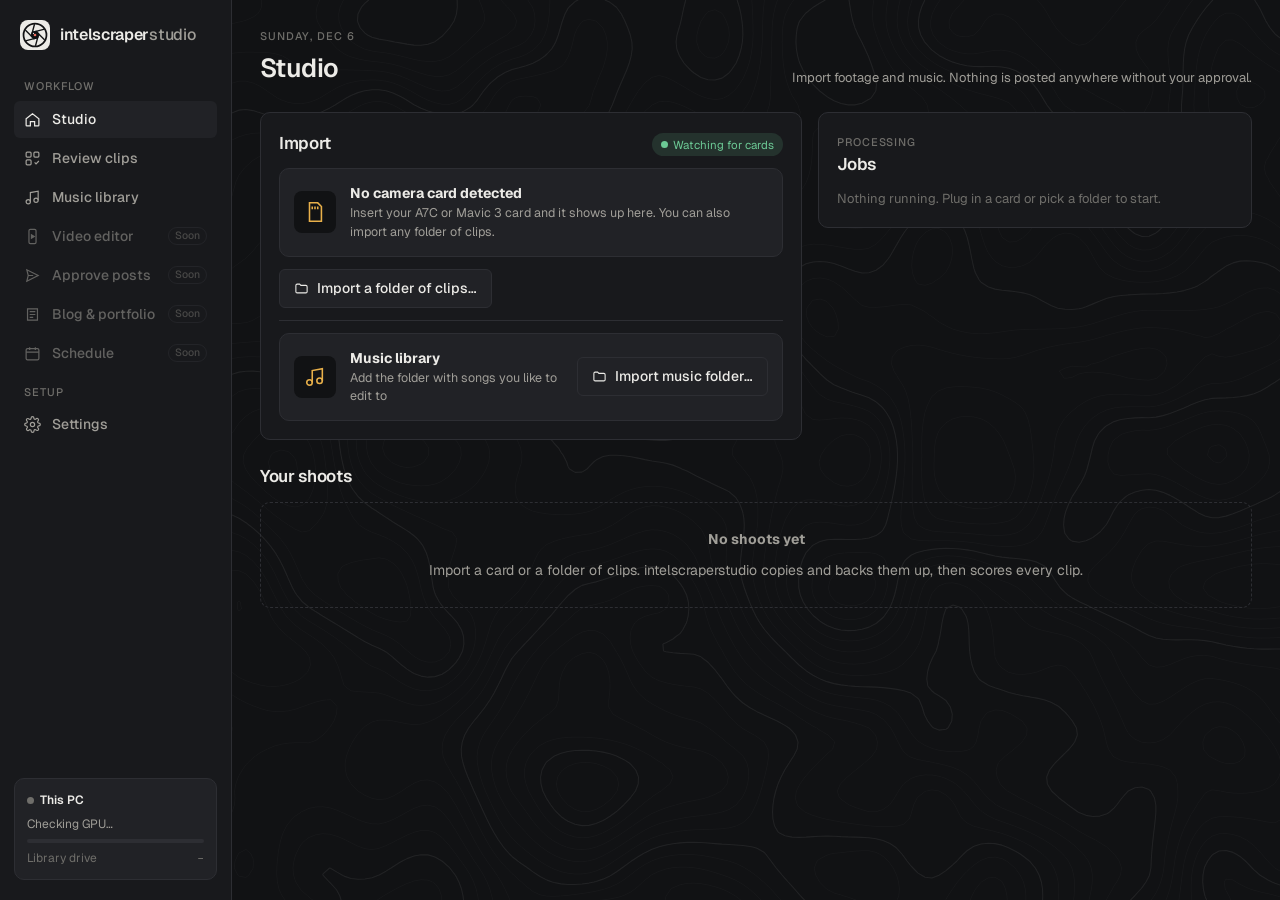
==== web/index.html @ 2a933b97 "Build step 1: footage import, clip review and music library - Engine (Python): verified card import " ====
<!doctype html>
<html lang="en">
<head>
<meta charset="utf-8">
<meta name="viewport" content="width=device-width, initial-scale=1">
<title>intelscraperstudio</title>
<link rel="icon" href="icon.svg" type="image/svg+xml">
<link rel="preconnect" href="https://fonts.googleapis.com">
<link rel="stylesheet" href="https://fonts.googleapis.com/css2?family=Geist:wght@400;500;600;700&family=Geist+Mono:wght@400;500&display=swap">
<link rel="stylesheet" href="app.css">
</head>
<body>
<div class="app">
  <aside class="side" aria-label="Main navigation">
    <div class="brand">
      <span class="brand-mark" aria-hidden="true"><svg viewBox="0 0 24 24" fill="none" stroke="currentColor" stroke-linecap="round" stroke-linejoin="round"><circle cx="12" cy="12" r="10.6" stroke-width="1.6"/><path d="M15.38 11.09L12.6 21.48M14.47 14.47L4.09 17.26M11.09 15.38L3.49 7.78M8.62 12.91L11.4 2.52M9.53 9.53L19.91 6.74M12.91 8.62L20.51 16.22" stroke-width="1.25"/><path class="pupil" d="M15.38 11.09L14.47 14.47L11.09 15.38L8.62 12.91L9.53 9.53L12.91 8.62Z" stroke-width="1.25"/><circle class="dot-rec" cx="12" cy="12" r="1.25" stroke="none"/><circle class="glint" cx="10.6" cy="10.5" r=".55" stroke="none"/></svg></span>
      <b class="wm">intelscraper<span>studio</span></b>
    </div>
    <nav class="nav" id="nav">
      <div class="eyebrow nav-label">Workflow</div>
      <a href="#studio" data-v="studio"><svg viewBox="0 0 24 24" fill="none" stroke="currentColor" stroke-width="1.7"><path d="M3 11l9-7 9 7v9a1 1 0 0 1-1 1h-5v-6H9v6H4a1 1 0 0 1-1-1z"/></svg><span class="lbl">Studio</span></a>
      <a href="#review" data-v="review"><svg viewBox="0 0 24 24" fill="none" stroke="currentColor" stroke-width="1.7"><rect x="3" y="3" width="7" height="7" rx="1.5"/><rect x="14" y="3" width="7" height="7" rx="1.5"/><rect x="3" y="14" width="7" height="7" rx="1.5"/><path d="M15 17.5l2 2 4-4"/></svg><span class="lbl">Review clips</span><span class="count" id="navReview" hidden></span></a>
      <a href="#music" data-v="music"><svg viewBox="0 0 24 24" fill="none" stroke="currentColor" stroke-width="1.7"><path d="M9 18V5l11-2v13"/><circle cx="6" cy="18" r="3"/><circle cx="17" cy="16" r="3"/></svg><span class="lbl">Music library</span></a>
      <a href="#soon" data-v="soon" class="soon" data-what="The video editor"><svg viewBox="0 0 24 24" fill="none" stroke="currentColor" stroke-width="1.7"><rect x="7" y="2" width="10" height="20" rx="2"/><path d="M10.5 9.5v5l4-2.5z" fill="currentColor"/></svg><span class="lbl">Video editor</span><span class="tag">Soon</span></a>
      <a href="#soon" data-v="soon" class="soon" data-what="Post approval"><svg viewBox="0 0 24 24" fill="none" stroke="currentColor" stroke-width="1.7"><path d="M4 20l16-8L4 4l2 8zM6 12h7"/></svg><span class="lbl">Approve posts</span><span class="tag">Soon</span></a>
      <a href="#soon" data-v="soon" class="soon" data-what="Blog publishing"><svg viewBox="0 0 24 24" fill="none" stroke="currentColor" stroke-width="1.7"><path d="M5 4h14v16H5zM8 8h8M8 12h8M8 16h5"/></svg><span class="lbl">Blog &amp; portfolio</span><span class="tag">Soon</span></a>
      <a href="#soon" data-v="soon" class="soon" data-what="The posting schedule"><svg viewBox="0 0 24 24" fill="none" stroke="currentColor" stroke-width="1.7"><rect x="3" y="5" width="18" height="16" rx="2"/><path d="M3 10h18M8 3v4M16 3v4"/></svg><span class="lbl">Schedule</span><span class="tag">Soon</span></a>
      <div class="eyebrow nav-label">Setup</div>
      <a href="#settings" data-v="settings"><svg viewBox="0 0 24 24" fill="none" stroke="currentColor" stroke-width="1.7"><circle cx="12" cy="12" r="3"/><path d="M19.4 15a1.7 1.7 0 0 0 .3 1.8l.1.1a2 2 0 1 1-2.8 2.8l-.1-.1a1.7 1.7 0 0 0-1.8-.3 1.7 1.7 0 0 0-1 1.5V21a2 2 0 1 1-4 0v-.1a1.7 1.7 0 0 0-1.1-1.5 1.7 1.7 0 0 0-1.8.3l-.1.1a2 2 0 1 1-2.8-2.8l.1-.1a1.7 1.7 0 0 0 .3-1.8 1.7 1.7 0 0 0-1.5-1H3a2 2 0 1 1 0-4h.1a1.7 1.7 0 0 0 1.5-1.1 1.7 1.7 0 0 0-.3-1.8l-.1-.1a2 2 0 1 1 2.8-2.8l.1.1a1.7 1.7 0 0 0 1.8.3H9a1.7 1.7 0 0 0 1-1.5V3a2 2 0 1 1 4 0v.1a1.7 1.7 0 0 0 1 1.5 1.7 1.7 0 0 0 1.8-.3l.1-.1a2 2 0 1 1 2.8 2.8l-.1.1a1.7 1.7 0 0 0-.3 1.8V9a1.7 1.7 0 0 0 1.5 1H21a2 2 0 1 1 0 4h-.1a1.7 1.7 0 0 0-1.5 1z"/></svg><span class="lbl">Settings</span></a>
    </nav>
    <div class="side-foot">
      <div class="device" id="device">
        <div class="row"><b style="font-weight:600"><span class="dot" id="devDot"></span>This PC</b><span class="dim mono" id="devOs"></span></div>
        <div class="row muted"><span id="gpuName">Checking GPU…</span><span class="mono" id="gpuPct"></span></div>
        <div class="meter"><i id="gpuBar" style="width:0%"></i></div>
        <div class="row dim"><span>Library drive</span><span class="mono" id="diskTxt">–</span></div>
      </div>
    </div>
  </aside>

  <main class="main" id="main">
    <section class="view" id="v-studio"></section>
    <section class="view" id="v-review" hidden></section>
    <section class="view" id="v-music" hidden></section>
    <section class="view" id="v-settings" hidden></section>
  </main>
</div>
<div class="toast" id="toast" role="status" aria-live="polite"></div>
<script type="module" src="app.js"></script>
</body>
</html>
---- web/app.css ----
/* intelscraperstudio: minimal graphite, one amber accent, quiet topographic texture. */
:root{
  --bg:#111214; --panel:#18191c; --raise:#212226; --hover:#2a2b30; --line:#2d2e33;
  --fg:#ecebe7; --mute:#a09e98; --dim:#6f6e6a;
  --accent:#e8b04a; --accent-ink:#1b1405; --accent-soft:rgba(232,176,74,.14);
  --good:#6cc995; --good-soft:rgba(108,201,149,.14);
  --bad:#ec6d5e; --bad-soft:rgba(236,109,94,.14);
  --info:#7fa8e8; --info-soft:rgba(127,168,232,.14);
  --sans:"Geist",ui-sans-serif,system-ui,-apple-system,"Segoe UI",sans-serif;
  --mono:"Geist Mono",ui-monospace,"Cascadia Mono",Consolas,monospace;
  --r:10px; --r-sm:6px;
  color-scheme:dark;
}
*{box-sizing:border-box}
[hidden]{display:none!important}
html,body{height:100%;margin:0}
body{background:var(--bg);color:var(--fg);font-family:var(--sans);font-size:14px;line-height:1.5;-webkit-font-smoothing:antialiased}
button,input,select,textarea{font:inherit;color:inherit}
button{cursor:pointer}
:focus-visible{outline:2px solid var(--accent);outline-offset:2px}
h1,h2,h3{margin:0;letter-spacing:-.02em;font-weight:600;text-wrap:balance}
h1{font-size:26px} h2{font-size:17px} h3{font-size:14px}
p{margin:0}
a{color:inherit}
.mono{font-family:var(--mono);font-variant-numeric:tabular-nums}
.eyebrow{font-size:11px;text-transform:uppercase;letter-spacing:.08em;color:var(--dim);font-weight:500}
.muted{color:var(--mute)} .dim{color:var(--dim)}
.coord{font-family:var(--mono);font-size:11px;color:var(--dim)}

/* shell */
.app{display:grid;grid-template-columns:232px minmax(0,1fr);height:100%}
.side{background:var(--panel);border-right:1px solid var(--line);display:flex;flex-direction:column;gap:18px;padding:20px 14px;overflow-y:auto}
.brand{display:flex;align-items:center;gap:10px;padding:0 6px}
.brand-mark{width:30px;height:30px;border-radius:8px;background:var(--fg);color:var(--bg);display:grid;place-items:center;flex:none}
.brand-mark svg{width:26px;height:26px}
.brand-mark .pupil{fill:#0d0e10} .brand-mark .dot-rec{fill:var(--bad)} .brand-mark .glint{fill:#fff;opacity:.85}
.wm{font-size:16px;font-weight:600;letter-spacing:-.02em;white-space:nowrap}
.wm span{color:var(--mute);font-weight:500}
.nav{display:flex;flex-direction:column;gap:2px}
.nav a{display:flex;align-items:center;gap:11px;padding:8px 10px;border-radius:var(--r-sm);text-decoration:none;color:var(--mute);font-weight:500}
.nav a:hover{background:var(--hover);color:var(--fg)}
.nav a.on{background:var(--raise);color:var(--fg)}
.nav a.soon{opacity:.55}
.nav svg{width:17px;height:17px;flex:none}
.nav .tag{margin-left:auto;font-size:10.5px;color:var(--dim);border:1px solid var(--line);padding:0 6px;border-radius:99px}
.nav .count{margin-left:auto;font-family:var(--mono);font-size:11px;background:var(--accent);color:var(--accent-ink);padding:1px 7px;border-radius:99px}
.nav-label{padding:10px 10px 4px}
.side-foot{margin-top:auto}
.device{background:var(--raise);border:1px solid var(--line);border-radius:var(--r);padding:12px;display:flex;flex-direction:column;gap:6px;font-size:12px}
.device .row{display:flex;justify-content:space-between;gap:8px}
.dot{width:7px;height:7px;border-radius:50%;display:inline-block;background:var(--good);margin-right:6px;vertical-align:middle}
.dot.off{background:var(--dim)}
.meter{height:4px;background:var(--line);border-radius:4px;overflow:hidden}
.meter i{display:block;height:100%;background:var(--accent);border-radius:4px;transition:width .4s}
.main{overflow-y:auto;min-width:0;background-color:var(--bg);background-repeat:no-repeat;background-size:cover}
.view{padding:28px max(28px,env(safe-area-inset-right,0px)) 60px max(28px,env(safe-area-inset-left,0px));max-width:1320px;display:flex;flex-direction:column;gap:24px}
.head{display:flex;align-items:flex-end;justify-content:space-between;gap:16px;flex-wrap:wrap}
.head .t{display:flex;flex-direction:column;gap:4px;min-width:0}

/* primitives */
.panel{background:var(--panel);border:1px solid var(--line);border-radius:var(--r)}
.pad{padding:18px}
.stack{display:flex;flex-direction:column;gap:12px}
.btn{display:inline-flex;align-items:center;gap:8px;border:1px solid var(--line);background:var(--raise);padding:8px 14px;border-radius:var(--r-sm);font-weight:500;text-decoration:none;white-space:nowrap}
.btn:hover{background:var(--hover)}
.btn:disabled{opacity:.5;cursor:not-allowed}
.btn.primary{background:var(--accent);border-color:var(--accent);color:var(--accent-ink)}
.btn.primary:hover{filter:brightness(1.07)}
.btn.ghost{background:transparent}
.btn.sm{padding:5px 10px;font-size:12.5px}
.btn svg{width:15px;height:15px}
.chip{display:inline-flex;align-items:center;gap:5px;font-size:11.5px;padding:2px 8px;border-radius:99px;background:var(--raise);color:var(--mute);border:1px solid var(--line);white-space:nowrap}
.chip b{font-family:var(--mono);font-weight:500;color:var(--fg)}
.chip.good{background:var(--good-soft);color:var(--good);border-color:transparent}
.chip.bad{background:var(--bad-soft);color:var(--bad);border-color:transparent}
.chip.amber{background:var(--accent-soft);color:var(--accent);border-color:transparent}
.chip.info{background:var(--info-soft);color:var(--info);border-color:transparent}
button.chip{cursor:pointer}
button.chip.on{border-color:var(--accent);color:var(--fg)}
.seg{display:inline-flex;background:var(--panel);border:1px solid var(--line);border-radius:var(--r-sm);padding:3px;gap:2px;flex-wrap:wrap}
.seg button{border:0;background:transparent;padding:5px 12px;border-radius:4px;color:var(--mute);font-weight:500;font-size:13px}
.seg button.on{background:var(--hover);color:var(--fg)}
.field{display:flex;flex-direction:column;gap:6px}
.field label{font-size:12px;color:var(--mute);font-weight:500}
.input{width:100%;background:var(--bg);border:1px solid var(--line);border-radius:var(--r-sm);padding:9px 11px}
.input:focus{outline:none;border-color:var(--accent)}
select.input{padding:6px 8px}
.row-in{display:flex;gap:8px}
.row-in .input{flex:1;min-width:0}
.switch{width:34px;height:20px;border-radius:99px;background:var(--line);border:0;position:relative;flex:none;padding:0}
.switch::after{content:"";position:absolute;top:3px;left:3px;width:14px;height:14px;border-radius:50%;background:var(--fg);transition:transform .15s}
.switch[aria-checked="true"]{background:var(--accent)}
.switch[aria-checked="true"]::after{transform:translateX(14px);background:var(--accent-ink)}
.row-sw{display:flex;align-items:center;justify-content:space-between;gap:16px}
.empty{border:1.5px dashed var(--line);border-radius:var(--r);padding:26px;text-align:center;color:var(--mute);display:flex;flex-direction:column;gap:10px;align-items:center}
kbd{font-family:var(--mono);font-size:11px;background:var(--raise);border:1px solid var(--line);border-bottom-width:2px;border-radius:4px;padding:0 5px;color:var(--fg)}
.keys{display:inline-flex;gap:12px;flex-wrap:wrap;font-size:12px;color:var(--mute)}
.ai-note{display:flex;gap:8px;align-items:flex-start;font-size:12.5px;color:var(--mute);background:var(--bg);border:1px solid var(--line);border-radius:var(--r-sm);padding:9px 11px}
.ai-note svg{width:14px;height:14px;flex:none;margin-top:3px;color:var(--accent)}

/* frames */
.frame{position:relative;aspect-ratio:16/9;max-width:100%;border-radius:var(--r-sm);overflow:hidden;background:var(--raise)}
.frame img,.frame video{position:absolute;inset:0;width:100%;height:100%;object-fit:cover;display:block}
.frame video{object-fit:contain;background:#000}
.frame .ph{position:absolute;inset:0;display:grid;place-items:center;color:var(--dim);font-size:12px}
.badge{position:absolute;z-index:2;font-family:var(--mono);font-size:10.5px;padding:2px 6px;border-radius:4px;background:rgba(0,0,0,.62);color:#f2f0ea}
.b-tl{top:7px;left:7px}.b-tr{top:7px;right:7px}.b-bl{bottom:7px;left:7px}.b-br{bottom:7px;right:7px}
.vf::after{content:"";position:absolute;inset:10px;z-index:1;pointer-events:none;--c:rgba(255,255,255,.7);
  background:linear-gradient(var(--c),var(--c)) 0 0/12px 1.5px no-repeat,linear-gradient(var(--c),var(--c)) 0 0/1.5px 12px no-repeat,
  linear-gradient(var(--c),var(--c)) 100% 0/12px 1.5px no-repeat,linear-gradient(var(--c),var(--c)) 100% 0/1.5px 12px no-repeat,
  linear-gradient(var(--c),var(--c)) 0 100%/12px 1.5px no-repeat,linear-gradient(var(--c),var(--c)) 0 100%/1.5px 12px no-repeat,
  linear-gradient(var(--c),var(--c)) 100% 100%/12px 1.5px no-repeat,linear-gradient(var(--c),var(--c)) 100% 100%/1.5px 12px no-repeat}

/* studio */
.studio-top{display:grid;grid-template-columns:minmax(0,1.25fr) minmax(0,1fr);gap:16px;align-items:start}
.card-detect{display:flex;gap:14px;align-items:center;padding:14px;border-radius:var(--r);background:var(--raise);border:1px solid var(--line);flex-wrap:wrap}
.card-detect .ico{width:42px;height:42px;border-radius:8px;background:var(--bg);display:grid;place-items:center;color:var(--accent);flex:none}
.card-detect .ico svg{width:22px;height:22px}
.card-detect .txt{flex:1;min-width:180px}
.card-detect .txt small{display:block;color:var(--mute);font-size:12.5px}
.sep{border-top:1px solid var(--line)}
.vibe-counts{display:flex;gap:6px;flex-wrap:wrap}
.job{display:flex;flex-direction:column;gap:6px;padding:10px 0;border-top:1px solid var(--line)}
.job:first-child{border-top:0}
.job .row{display:flex;justify-content:space-between;gap:10px;align-items:baseline}
.job.done .meter i{background:var(--good)} .job.error .meter i{background:var(--bad)}
.shoots{display:grid;grid-template-columns:repeat(auto-fill,minmax(260px,1fr));gap:16px}
.shoot{display:flex;flex-direction:column;text-decoration:none;overflow:hidden;text-align:left;padding:0;cursor:pointer}
.shoot:hover{background:var(--raise)}
.shoot .frame{border-radius:0}
.shoot .body{padding:12px 14px 14px;display:flex;flex-direction:column;gap:6px}
.shoot .meta{display:flex;gap:6px;flex-wrap:wrap}

/* review */
.split{display:grid;grid-template-columns:minmax(0,1fr) 360px;gap:20px;align-items:start}
.clips{display:grid;grid-template-columns:repeat(auto-fill,minmax(200px,1fr));gap:12px}
.clip{padding:8px;display:flex;flex-direction:column;gap:8px;border:1px solid var(--line);background:var(--panel);border-radius:var(--r);text-align:left;position:relative}
.clip:hover{background:var(--raise)}
.clip.sel{border-color:var(--accent);box-shadow:0 0 0 1px var(--accent)}
.clip.rejected .frame{opacity:.38}
.clip .ln{display:flex;justify-content:space-between;align-items:center;gap:6px;font-size:12px}
.clip .why{font-size:12px;color:var(--mute);line-height:1.4;min-height:34px}
.score{font-family:var(--mono);font-size:11px;font-weight:500;padding:1px 6px;border-radius:4px}
.score.hi{background:var(--good-soft);color:var(--good)} .score.mid{background:var(--accent-soft);color:var(--accent)} .score.lo{background:var(--bad-soft);color:var(--bad)}
.verdict{position:absolute;top:14px;right:14px;z-index:3;width:24px;height:24px;border-radius:50%;display:grid;place-items:center;font-size:13px;font-weight:700}
.verdict.keep{background:var(--good);color:#0d2617} .verdict.reject{background:var(--bad);color:#2a0c08} .verdict.review{background:var(--accent);color:var(--accent-ink)}
.verdict.mine{box-shadow:0 0 0 2px var(--fg)}
.detail{position:sticky;top:20px;display:flex;flex-direction:column;gap:14px}
.kv{display:grid;grid-template-columns:auto minmax(0,1fr);gap:6px 14px;font-size:12.5px;margin:0}
.kv dt{color:var(--dim)} .kv dd{margin:0;font-family:var(--mono);font-size:12px;text-align:right;overflow-wrap:anywhere}
.bars{display:flex;flex-direction:column;gap:9px}
.bar-row{display:grid;grid-template-columns:88px minmax(0,1fr) 34px;gap:10px;align-items:center;font-size:12px}
.bar-row .meter i{background:var(--good)} .bar-row.warn .meter i{background:var(--accent)} .bar-row.badv .meter i{background:var(--bad)}
.moment{position:relative;height:30px;background:var(--bg);border-radius:4px;overflow:hidden;border:1px solid var(--line);cursor:pointer}
.moment .q{position:absolute;inset:0;display:flex;align-items:flex-end;gap:1px;padding:2px}
.moment .q i{flex:1;background:var(--mute);opacity:.35;border-radius:1px}
.moment .win{position:absolute;top:0;bottom:0;background:var(--accent-soft);border-left:2px solid var(--accent);border-right:2px solid var(--accent)}
.moment .head-pos{position:absolute;top:0;bottom:0;width:2px;background:var(--fg)}

/* music */
.vibe-filter{display:flex;gap:6px;flex-wrap:wrap}
.tracks{display:flex;flex-direction:column}
.trk{display:grid;grid-template-columns:32px minmax(0,1.3fr) 130px 76px 60px minmax(160px,1.4fr);gap:14px;align-items:center;padding:10px 16px;border-top:1px solid var(--line)}
.trk:first-child{border-top:0}
.trk .nm{min-width:0}
.trk .nm b{font-weight:500;display:block;white-space:nowrap;overflow:hidden;text-overflow:ellipsis}
.trk .nm small{color:var(--dim);font-size:11.5px}
.pbtn{width:30px;height:30px;border-radius:50%;border:1px solid var(--line);background:var(--raise);display:grid;place-items:center;padding:0;font-size:10px}
.pbtn.on{background:var(--accent);color:var(--accent-ink);border-color:var(--accent)}
.ribbon{position:relative;height:30px;border-radius:4px;overflow:hidden;background:var(--bg)}
.ribbon .sec{position:absolute;top:0;bottom:0;border-left:1px solid var(--bg);font-size:9.5px;color:var(--fg);padding:2px 4px;overflow:hidden;white-space:nowrap}
.ribbon .curve{position:absolute;inset:0;display:flex;align-items:flex-end;gap:0}
.ribbon .curve i{flex:1;background:var(--info);opacity:.45}
.tempo{display:flex;flex-direction:column;gap:3px}
.oct{display:flex;gap:4px}
.oct button{border:1px solid var(--line);background:var(--bg);color:var(--mute);border-radius:4px;font-size:10.5px;padding:0 5px;line-height:16px}
.oct button:hover{color:var(--fg);border-color:var(--mute)}
.th{font-size:11px;color:var(--dim);text-transform:uppercase;letter-spacing:.06em}

/* modal */
.modal-bg{position:fixed;inset:0;background:rgba(0,0,0,.55);display:grid;place-items:center;z-index:40;padding:16px}
.modal{width:min(620px,100%);max-height:min(640px,90vh);display:flex;flex-direction:column;gap:12px;padding:18px}
.modal .dirs{overflow-y:auto;flex:1;border:1px solid var(--line);border-radius:var(--r-sm);min-height:200px}
.modal .dirs button{display:flex;gap:10px;align-items:center;width:100%;text-align:left;border:0;border-top:1px solid var(--line);background:none;padding:8px 12px}
.modal .dirs button:first-child{border-top:0}
.modal .dirs button:hover{background:var(--raise)}
.modal .dirs svg{width:16px;height:16px;color:var(--accent);flex:none}

.toast{position:fixed;bottom:24px;left:50%;transform:translateX(-50%) translateY(20px);background:var(--fg);color:var(--bg);padding:10px 16px;border-radius:8px;font-weight:500;opacity:0;transition:.25s;z-index:50;pointer-events:none;max-width:calc(100% - 32px)}
.toast.show{opacity:1;transform:translateX(-50%) translateY(0)}

@media (max-width:1100px){.split{grid-template-columns:minmax(0,1fr)}.detail{position:static}.trk{grid-template-columns:32px minmax(0,1fr) 120px 60px}.trk .ribbon,.trk .len{display:none}}
@media (max-width:900px){
  .app{grid-template-columns:minmax(0,1fr);grid-template-rows:auto minmax(0,1fr)}
  .side{flex-direction:row;align-items:center;padding:10px 16px;border-right:0;border-bottom:1px solid var(--line);overflow-x:auto}
  .nav{flex-direction:row}.nav .lbl,.nav .tag,.nav-label,.side-foot,.wm{display:none}
  .studio-top{grid-template-columns:minmax(0,1fr)}
  .view{padding:20px 16px 48px}
}
@media (prefers-reduced-motion:reduce){*{transition:none!important;animation:none!important}}
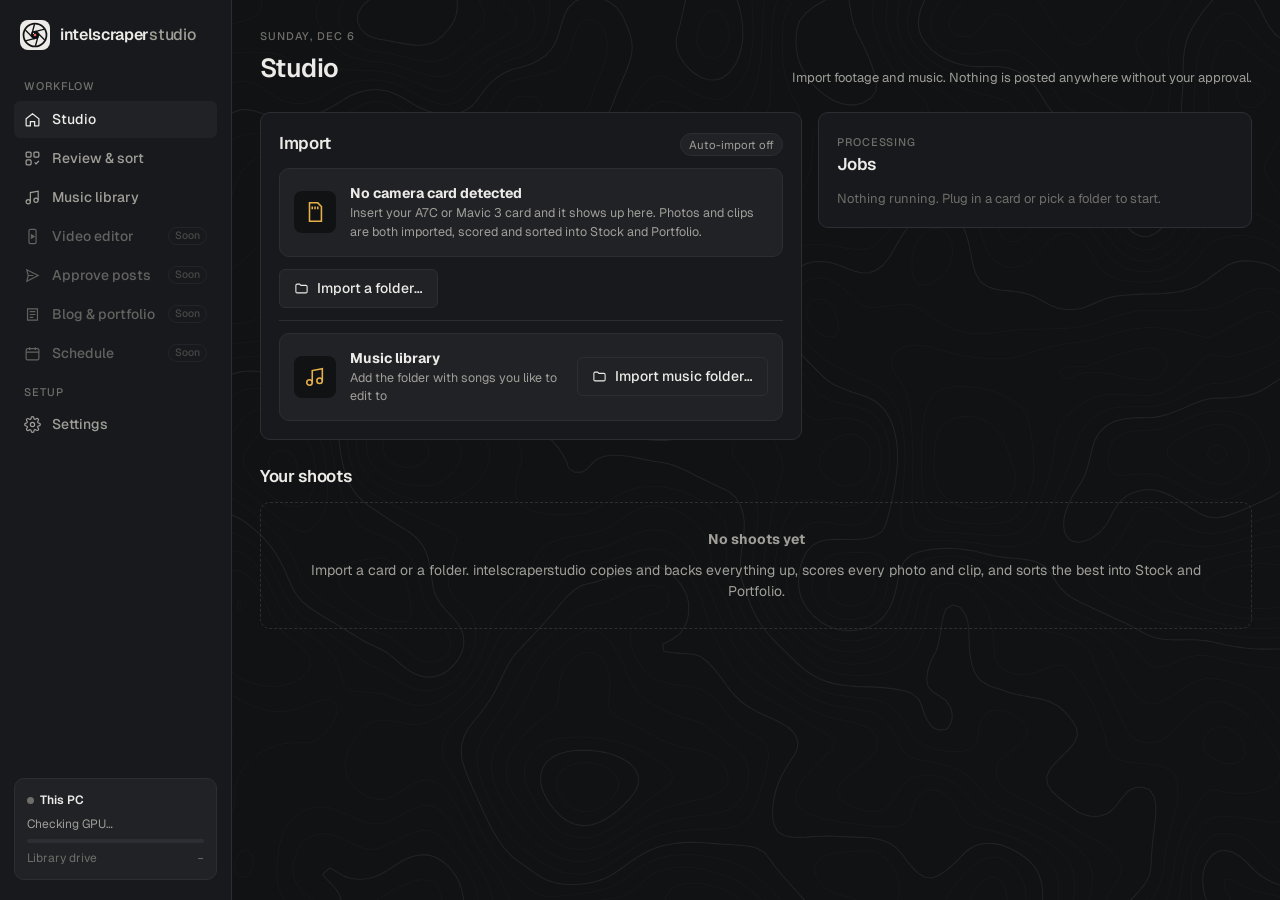
==== commit d1ef2ea5: "Sort photos and clips into Stock and Portfolio & print - Photo scoring for RAW (LibRaw: embedded pre" ====
--- a/web/index.html
+++ b/web/index.html
@@ -19,7 +19,7 @@
     <nav class="nav" id="nav">
       <div class="eyebrow nav-label">Workflow</div>
       <a href="#studio" data-v="studio"><svg viewBox="0 0 24 24" fill="none" stroke="currentColor" stroke-width="1.7"><path d="M3 11l9-7 9 7v9a1 1 0 0 1-1 1h-5v-6H9v6H4a1 1 0 0 1-1-1z"/></svg><span class="lbl">Studio</span></a>
-      <a href="#review" data-v="review"><svg viewBox="0 0 24 24" fill="none" stroke="currentColor" stroke-width="1.7"><rect x="3" y="3" width="7" height="7" rx="1.5"/><rect x="14" y="3" width="7" height="7" rx="1.5"/><rect x="3" y="14" width="7" height="7" rx="1.5"/><path d="M15 17.5l2 2 4-4"/></svg><span class="lbl">Review clips</span><span class="count" id="navReview" hidden></span></a>
+      <a href="#review" data-v="review"><svg viewBox="0 0 24 24" fill="none" stroke="currentColor" stroke-width="1.7"><rect x="3" y="3" width="7" height="7" rx="1.5"/><rect x="14" y="3" width="7" height="7" rx="1.5"/><rect x="3" y="14" width="7" height="7" rx="1.5"/><path d="M15 17.5l2 2 4-4"/></svg><span class="lbl">Review &amp; sort</span><span class="count" id="navReview" hidden></span></a>
       <a href="#music" data-v="music"><svg viewBox="0 0 24 24" fill="none" stroke="currentColor" stroke-width="1.7"><path d="M9 18V5l11-2v13"/><circle cx="6" cy="18" r="3"/><circle cx="17" cy="16" r="3"/></svg><span class="lbl">Music library</span></a>
       <a href="#soon" data-v="soon" class="soon" data-what="The video editor"><svg viewBox="0 0 24 24" fill="none" stroke="currentColor" stroke-width="1.7"><rect x="7" y="2" width="10" height="20" rx="2"/><path d="M10.5 9.5v5l4-2.5z" fill="currentColor"/></svg><span class="lbl">Video editor</span><span class="tag">Soon</span></a>
       <a href="#soon" data-v="soon" class="soon" data-what="Post approval"><svg viewBox="0 0 24 24" fill="none" stroke="currentColor" stroke-width="1.7"><path d="M4 20l16-8L4 4l2 8zM6 12h7"/></svg><span class="lbl">Approve posts</span><span class="tag">Soon</span></a>
--- a/web/app.css
+++ b/web/app.css
@@ -145,6 +145,14 @@
 .verdict{position:absolute;top:14px;right:14px;z-index:3;width:24px;height:24px;border-radius:50%;display:grid;place-items:center;font-size:13px;font-weight:700}
 .verdict.keep{background:var(--good);color:#0d2617} .verdict.reject{background:var(--bad);color:#2a0c08} .verdict.review{background:var(--accent);color:var(--accent-ink)}
 .verdict.mine{box-shadow:0 0 0 2px var(--fg)}
+.clip .tags{display:flex;gap:4px;flex-wrap:wrap;min-height:20px}
+.frame.photo{aspect-ratio:3/2}
+.frame.photo img{object-fit:contain;background:#000}
+.uses{display:flex;flex-direction:column;gap:10px;border:1px solid var(--line);border-radius:var(--r-sm);padding:10px 12px;background:var(--bg)}
+.use{display:flex;flex-direction:column;gap:3px}
+.use+.use{border-top:1px solid var(--line);padding-top:10px}
+.linkish{background:none;border:0;padding:0;color:var(--accent);font-size:12px;text-align:left;width:max-content}
+a.chip{text-decoration:none}
 .detail{position:sticky;top:20px;display:flex;flex-direction:column;gap:14px}
 .kv{display:grid;grid-template-columns:auto minmax(0,1fr);gap:6px 14px;font-size:12.5px;margin:0}
 .kv dt{color:var(--dim)} .kv dd{margin:0;font-family:var(--mono);font-size:12px;text-align:right;overflow-wrap:anywhere}
